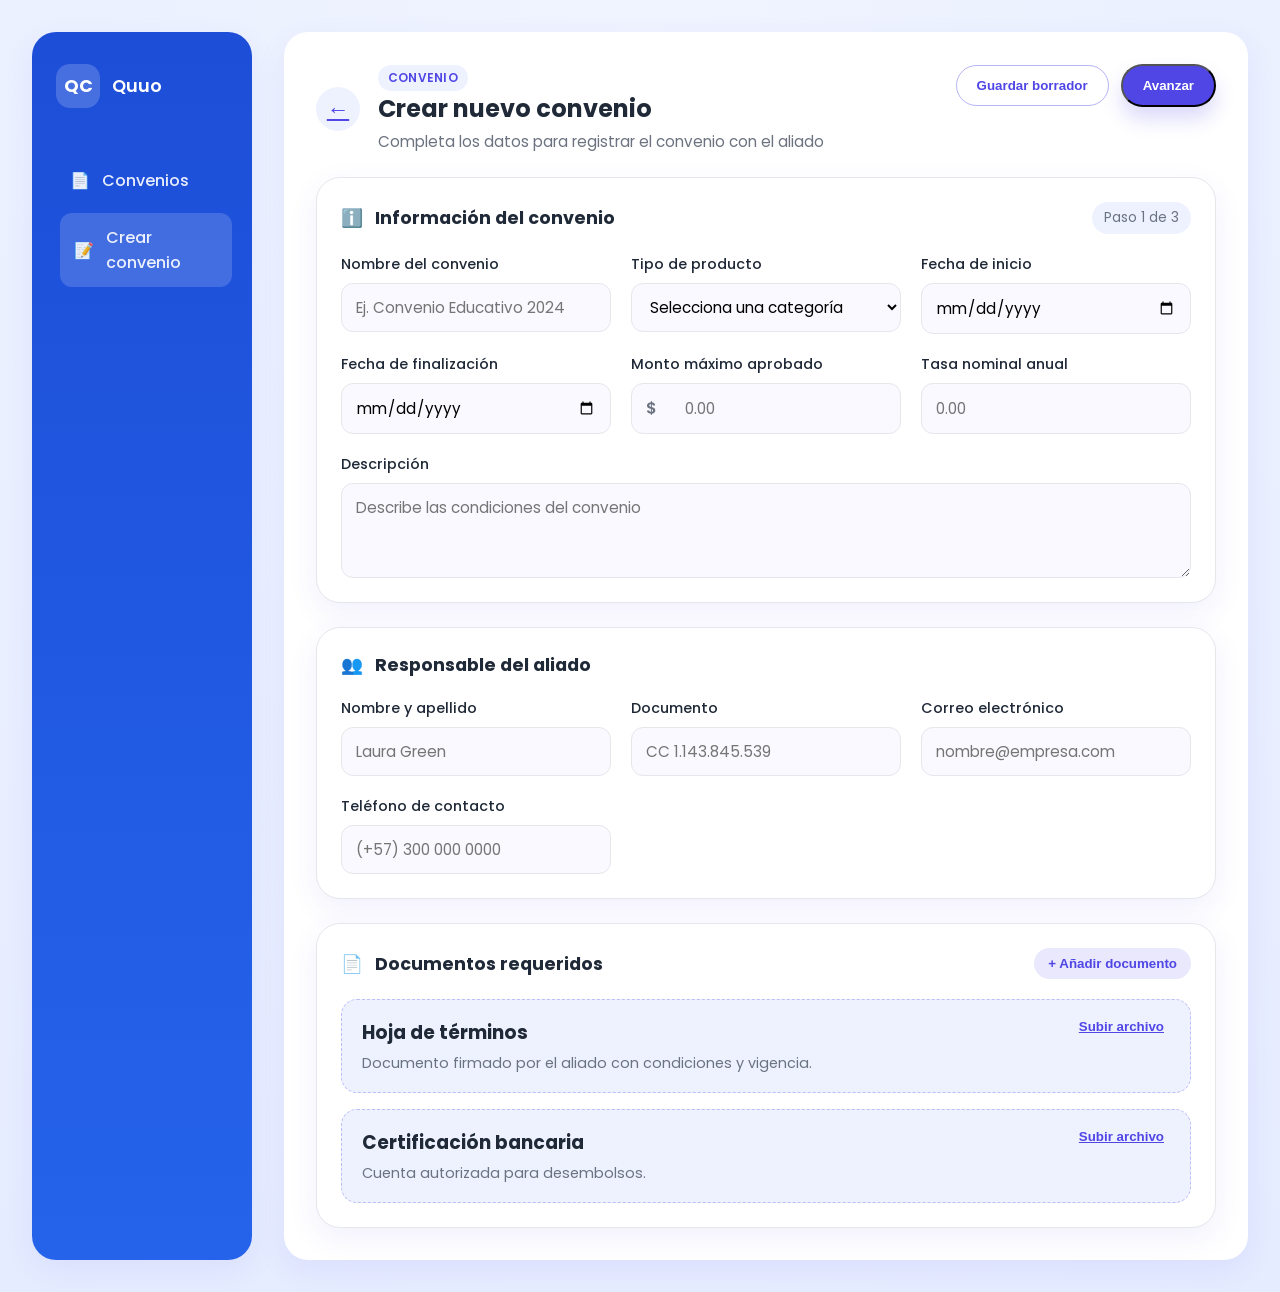
==== create-convenio.html @ 4d781a1d "Add convenio admin UI mockups" ====
<!DOCTYPE html>
<html lang="es">
<head>
  <meta charset="UTF-8" />
  <meta name="viewport" content="width=device-width, initial-scale=1.0" />
  <title>Nuevo convenio</title>
  <link rel="preconnect" href="https://fonts.googleapis.com" />
  <link rel="preconnect" href="https://fonts.gstatic.com" crossorigin />
  <link href="https://fonts.googleapis.com/css2?family=Poppins:wght@300;400;500;600;700&display=swap" rel="stylesheet" />
  <link rel="stylesheet" href="styles/main.css" />
  <link rel="stylesheet" href="styles/create.css" />
</head>
<body>
  <div class="app-container">
    <aside class="sidebar">
      <div class="sidebar__brand">
        <div class="sidebar__logo">QC</div>
        <span>Quuo</span>
      </div>
      <nav class="sidebar__nav">
        <a href="index.html" class="sidebar__link">
          <span class="icon">📄</span>
          <span>Convenios</span>
        </a>
        <a href="#" class="sidebar__link is-active">
          <span class="icon">📝</span>
          <span>Crear convenio</span>
        </a>
      </nav>
    </aside>

    <main class="main">
      <header class="main__header main__header--spread">
        <div class="header__title">
          <a href="index.html" class="btn-icon" aria-label="Volver">
            <span>&larr;</span>
          </a>
          <div>
            <span class="badge">Convenio</span>
            <h1>Crear nuevo convenio</h1>
            <p>Completa los datos para registrar el convenio con el aliado</p>
          </div>
        </div>
        <div class="header__actions">
          <button class="btn btn--ghost">Guardar borrador</button>
          <button class="btn btn--primary">Avanzar</button>
        </div>
      </header>

      <section class="section">
        <header class="section__header">
          <h2>
            <span class="icon">ℹ️</span>
            Información del convenio
          </h2>
          <span class="section__step">Paso 1 de 3</span>
        </header>
        <div class="section__body">
          <form class="form-grid" aria-label="Formulario para crear convenio">
            <div class="form-field">
              <label for="nombre-convenio">Nombre del convenio</label>
              <input id="nombre-convenio" type="text" placeholder="Ej. Convenio Educativo 2024" />
            </div>
            <div class="form-field">
              <label for="categoria">Tipo de producto</label>
              <select id="categoria">
                <option value="">Selecciona una categoría</option>
                <option>Cupo activo</option>
                <option>Libre inversión</option>
                <option>Tarjeta crédito</option>
              </select>
            </div>
            <div class="form-field">
              <label for="fecha-inicio">Fecha de inicio</label>
              <input id="fecha-inicio" type="date" />
            </div>
            <div class="form-field">
              <label for="fecha-fin">Fecha de finalización</label>
              <input id="fecha-fin" type="date" />
            </div>
            <div class="form-field">
              <label for="monto-maximo">Monto máximo aprobado</label>
              <div class="input-with-prefix">
                <span class="prefix">$</span>
                <input id="monto-maximo" type="number" placeholder="0.00" />
              </div>
            </div>
            <div class="form-field">
              <label for="tasa">Tasa nominal anual</label>
              <div class="input-with-suffix">
                <input id="tasa" type="number" placeholder="0.00" />
                <span class="suffix">%</span>
              </div>
            </div>
            <div class="form-field form-field--full">
              <label for="descripcion">Descripción</label>
              <textarea id="descripcion" rows="3" placeholder="Describe las condiciones del convenio"></textarea>
            </div>
          </form>
        </div>
      </section>

      <section class="section">
        <header class="section__header">
          <h2>
            <span class="icon">👥</span>
            Responsable del aliado
          </h2>
        </header>
        <div class="section__body">
          <form class="form-grid" aria-label="Información de contacto del aliado">
            <div class="form-field">
              <label for="contacto-nombre">Nombre y apellido</label>
              <input id="contacto-nombre" type="text" placeholder="Laura Green" />
            </div>
            <div class="form-field">
              <label for="contacto-id">Documento</label>
              <input id="contacto-id" type="text" placeholder="CC 1.143.845.539" />
            </div>
            <div class="form-field">
              <label for="contacto-email">Correo electrónico</label>
              <input id="contacto-email" type="email" placeholder="nombre@empresa.com" />
            </div>
            <div class="form-field">
              <label for="contacto-telefono">Teléfono de contacto</label>
              <input id="contacto-telefono" type="tel" placeholder="(+57) 300 000 0000" />
            </div>
          </form>
        </div>
      </section>

      <section class="section">
        <header class="section__header">
          <h2>
            <span class="icon">📄</span>
            Documentos requeridos
          </h2>
          <button class="btn-chip" type="button">+ Añadir documento</button>
        </header>
        <div class="section__body">
          <div class="document-list">
            <article class="document-card">
              <div>
                <h3>Hoja de términos</h3>
                <p>Documento firmado por el aliado con condiciones y vigencia.</p>
              </div>
              <button class="btn-link" type="button">Subir archivo</button>
            </article>
            <article class="document-card">
              <div>
                <h3>Certificación bancaria</h3>
                <p>Cuenta autorizada para desembolsos.</p>
              </div>
              <button class="btn-link" type="button">Subir archivo</button>
            </article>
          </div>
        </div>
      </section>
    </main>
  </div>
</body>
</html>
---- styles/main.css ----
:root {
  --bg: #f5f7ff;
  --surface: #ffffff;
  --primary: #4f46e5;
  --primary-soft: #eef2ff;
  --text: #1f2937;
  --text-soft: #6b7280;
  --border: #e5e7eb;
  --success: #22c55e;
  --danger: #ef4444;
  --warning: #f59e0b;
  --radius-lg: 24px;
  --radius-md: 16px;
  --radius-sm: 12px;
  --shadow-sm: 0 10px 30px rgba(79, 70, 229, 0.08);
}

* {
  box-sizing: border-box;
}

body {
  margin: 0;
  font-family: 'Poppins', sans-serif;
  background: radial-gradient(circle at top, #f0f4ff, #e5ecff);
  color: var(--text);
}

.app-container {
  min-height: 100vh;
  display: flex;
  gap: 32px;
  padding: 32px;
}

.sidebar {
  width: 220px;
  background: linear-gradient(180deg, #1d4ed8, #2563eb);
  border-radius: var(--radius-lg);
  color: #fff;
  padding: 32px 24px;
  display: flex;
  flex-direction: column;
  gap: 48px;
  box-shadow: var(--shadow-sm);
}

.sidebar__brand {
  display: flex;
  align-items: center;
  gap: 12px;
  font-weight: 600;
  font-size: 1.1rem;
}

.sidebar__logo {
  width: 44px;
  height: 44px;
  border-radius: 14px;
  background: rgba(255, 255, 255, 0.18);
  display: grid;
  place-items: center;
  font-weight: 700;
}

.sidebar__nav {
  display: flex;
  flex-direction: column;
  gap: 8px;
}

.sidebar__link {
  display: flex;
  align-items: center;
  gap: 12px;
  padding: 12px 14px;
  border-radius: var(--radius-sm);
  text-decoration: none;
  color: rgba(255, 255, 255, 0.9);
  font-weight: 500;
  transition: background 0.3s, transform 0.2s;
}

.sidebar__link:hover,
.sidebar__link.is-active {
  background: rgba(255, 255, 255, 0.16);
  transform: translateX(4px);
}

.main {
  flex: 1;
  background: var(--surface);
  border-radius: var(--radius-lg);
  padding: 32px;
  box-shadow: var(--shadow-sm);
  display: flex;
  flex-direction: column;
  gap: 24px;
}

.main__header {
  display: flex;
  justify-content: space-between;
  align-items: center;
  gap: 20px;
}

.header__title {
  display: flex;
  align-items: center;
  gap: 18px;
}

.header__title h1 {
  margin: 0;
  font-size: 1.5rem;
}

.header__title p {
  margin: 4px 0 0;
  color: var(--text-soft);
  font-size: 0.95rem;
}

.btn {
  display: inline-flex;
  align-items: center;
  justify-content: center;
  gap: 8px;
  padding: 12px 20px;
  border-radius: 999px;
  background: var(--primary);
  color: #fff;
  font-weight: 600;
  text-decoration: none;
  box-shadow: 0 12px 20px rgba(79, 70, 229, 0.2);
  transition: transform 0.2s, box-shadow 0.2s;
}

.btn:hover {
  transform: translateY(-2px);
  box-shadow: 0 16px 24px rgba(79, 70, 229, 0.25);
}

.btn-icon {
  width: 44px;
  height: 44px;
  border-radius: 50%;
  border: none;
  background: var(--primary-soft);
  color: var(--primary);
  font-size: 1.4rem;
  display: grid;
  place-items: center;
  cursor: pointer;
}

.search {
  display: flex;
  flex-direction: column;
  gap: 8px;
}

.search__label {
  font-size: 0.85rem;
  color: var(--text-soft);
}

.search__input {
  display: flex;
  align-items: center;
  gap: 10px;
  padding: 14px 18px;
  background: var(--primary-soft);
  border-radius: var(--radius-md);
  color: var(--text-soft);
}

.search__input input {
  flex: 1;
  border: none;
  background: transparent;
  font-size: 1rem;
  font-weight: 500;
  outline: none;
  color: var(--text);
}

.product-list {
  display: flex;
  flex-direction: column;
  gap: 16px;
}

.section-title {
  display: flex;
  align-items: center;
  gap: 12px;
  font-size: 1.1rem;
  color: var(--text-soft);
  font-weight: 600;
}

.product-grid {
  display: grid;
  grid-template-columns: repeat(auto-fit, minmax(180px, 1fr));
  gap: 16px;
}

.product-card {
  background: var(--surface);
  border-radius: var(--radius-md);
  padding: 20px;
  display: flex;
  flex-direction: column;
  gap: 12px;
  align-items: flex-start;
  border: 1px solid var(--border);
  box-shadow: var(--shadow-sm);
  transition: transform 0.2s ease, box-shadow 0.2s ease;
}

.product-card:hover {
  transform: translateY(-6px);
  box-shadow: 0 18px 32px rgba(79, 70, 229, 0.12);
}

.product-card__icon {
  font-size: 1.8rem;
}

.product-card__meta {
  margin: 0;
  color: var(--text-soft);
  font-size: 0.85rem;
}

.product-card--ghost {
  background: var(--primary-soft);
  color: var(--primary);
  border-style: dashed;
}

.product-card--ghost:hover {
  transform: none;
  box-shadow: none;
}

@media (max-width: 960px) {
  .app-container {
    flex-direction: column;
    padding: 16px;
  }

  .sidebar {
    width: 100%;
    flex-direction: row;
    align-items: center;
    justify-content: space-between;
  }

  .sidebar__nav {
    flex-direction: row;
  }

  .main {
    padding: 24px;
  }
}

@media (max-width: 600px) {
  .main__header {
    flex-direction: column;
    align-items: stretch;
  }

  .btn {
    width: 100%;
  }
}
---- styles/create.css ----
.main__header--spread {
  align-items: flex-start;
}

.header__title .badge {
  display: inline-flex;
  align-items: center;
  justify-content: center;
  padding: 4px 10px;
  background: var(--primary-soft);
  color: var(--primary);
  border-radius: 999px;
  font-size: 0.75rem;
  font-weight: 600;
  letter-spacing: 0.02em;
  text-transform: uppercase;
}

.header__actions {
  display: flex;
  align-items: center;
  gap: 12px;
}

.btn--ghost {
  background: transparent;
  color: var(--primary);
  border: 1px solid rgba(79, 70, 229, 0.4);
  box-shadow: none;
}

.btn--ghost:hover {
  background: rgba(79, 70, 229, 0.08);
}

.section {
  background: var(--surface);
  border: 1px solid var(--border);
  border-radius: var(--radius-lg);
  padding: 24px;
  box-shadow: var(--shadow-sm);
  display: flex;
  flex-direction: column;
  gap: 20px;
}

.section__header {
  display: flex;
  align-items: center;
  justify-content: space-between;
  gap: 16px;
}

.section__header h2 {
  margin: 0;
  display: flex;
  align-items: center;
  gap: 12px;
  font-size: 1.1rem;
}

.section__step {
  font-size: 0.85rem;
  color: var(--text-soft);
  background: var(--primary-soft);
  padding: 6px 12px;
  border-radius: 999px;
}

.section__body {
  display: flex;
  flex-direction: column;
  gap: 24px;
}

.form-grid {
  display: grid;
  gap: 20px;
  grid-template-columns: repeat(auto-fit, minmax(220px, 1fr));
}

.form-field {
  display: flex;
  flex-direction: column;
  gap: 8px;
}

.form-field label {
  font-weight: 500;
  font-size: 0.9rem;
}

.form-field input,
.form-field select,
.form-field textarea {
  border-radius: var(--radius-sm);
  border: 1px solid var(--border);
  padding: 12px 14px;
  font-family: inherit;
  font-size: 0.95rem;
  background: #f9f9ff;
  transition: border-color 0.2s, box-shadow 0.2s;
}

.form-field input:focus,
.form-field select:focus,
.form-field textarea:focus {
  border-color: rgba(79, 70, 229, 0.6);
  box-shadow: 0 0 0 3px rgba(79, 70, 229, 0.12);
  outline: none;
}

.form-field textarea {
  resize: vertical;
}

.form-field--full {
  grid-column: 1 / -1;
}

.input-with-prefix,
.input-with-suffix {
  display: flex;
  align-items: center;
  border-radius: var(--radius-sm);
  border: 1px solid var(--border);
  background: #f9f9ff;
  overflow: hidden;
}

.input-with-prefix input,
.input-with-suffix input {
  flex: 1;
  border: none;
  background: transparent;
  padding: 12px 14px;
}

.prefix,
.suffix {
  padding: 12px 14px;
  color: var(--text-soft);
  font-weight: 600;
}

.document-list {
  display: grid;
  gap: 16px;
}

.document-card {
  display: flex;
  justify-content: space-between;
  align-items: flex-start;
  gap: 16px;
  padding: 18px 20px;
  border-radius: var(--radius-md);
  border: 1px dashed rgba(79, 70, 229, 0.3);
  background: var(--primary-soft);
}

.document-card h3 {
  margin: 0 0 6px;
}

.document-card p {
  margin: 0;
  color: var(--text-soft);
  font-size: 0.9rem;
}

.btn-link {
  background: transparent;
  border: none;
  color: var(--primary);
  font-weight: 600;
  cursor: pointer;
  text-decoration: underline;
}

.btn-chip {
  border: none;
  border-radius: 999px;
  padding: 8px 14px;
  background: rgba(79, 70, 229, 0.12);
  color: var(--primary);
  font-weight: 600;
  cursor: pointer;
}

@media (max-width: 720px) {
  .main__header--spread {
    flex-direction: column;
    align-items: stretch;
  }

  .header__actions {
    width: 100%;
    justify-content: stretch;
  }

  .header__actions .btn {
    flex: 1;
  }
}
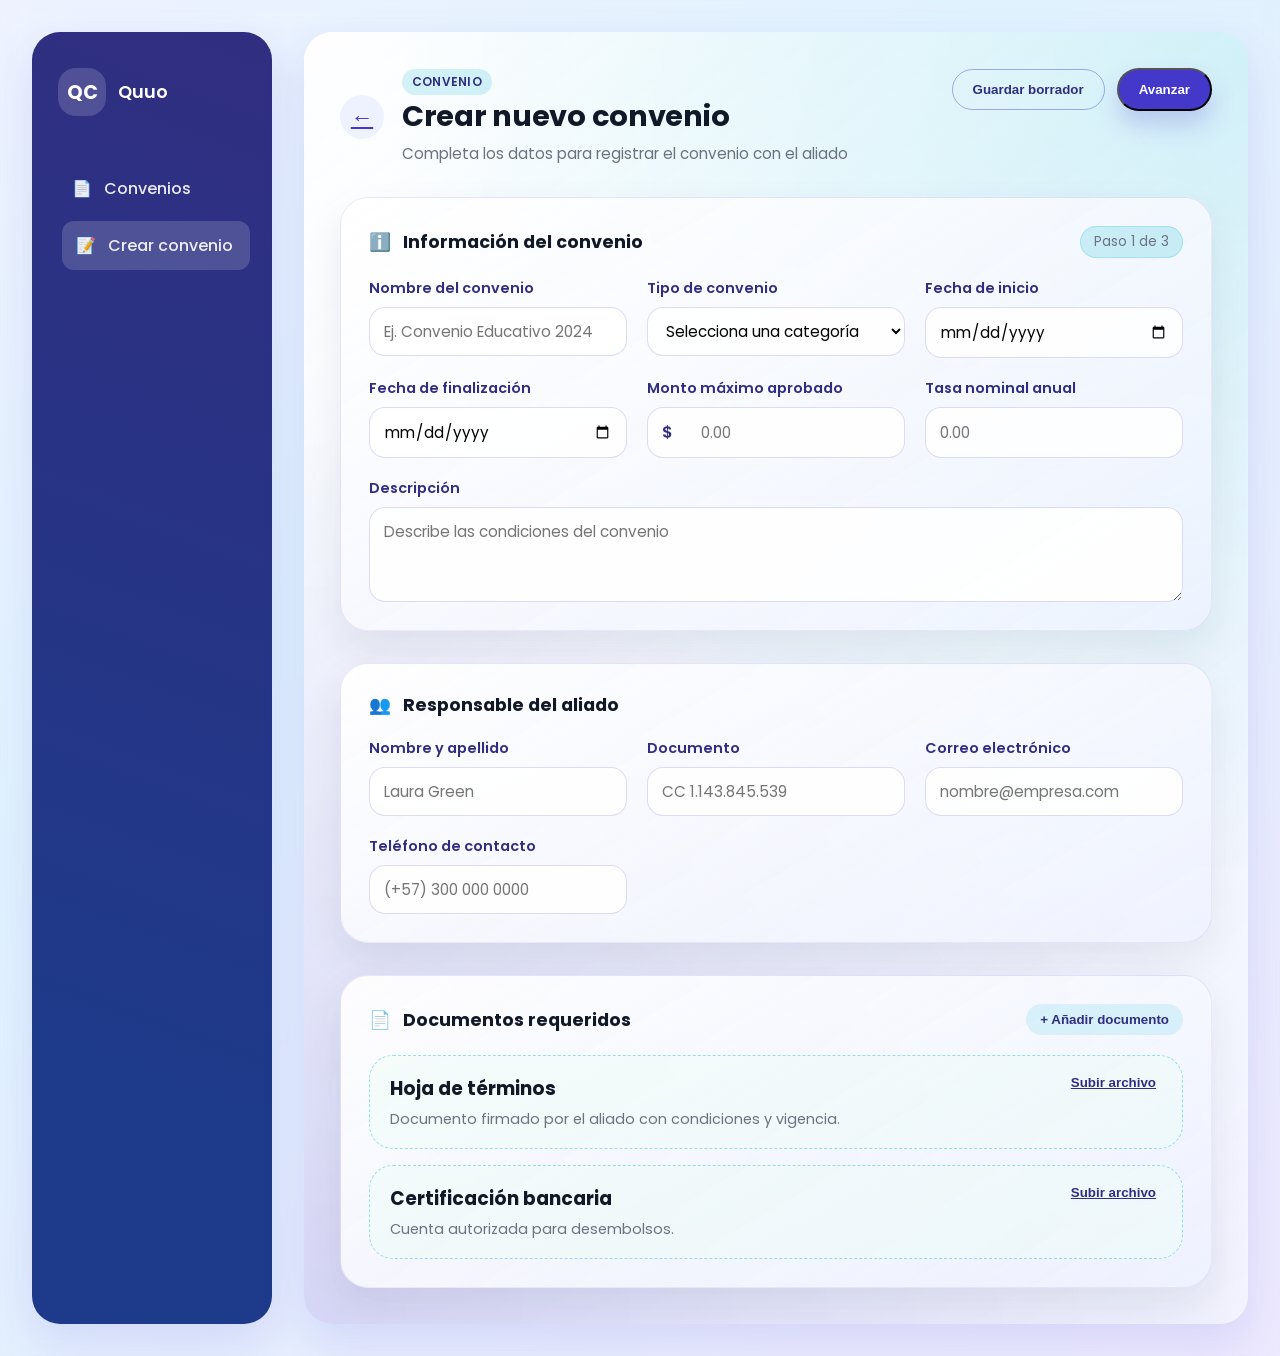
==== commit 19323185: "Simplify convenio cards for active allies" ====
--- a/create-convenio.html
+++ b/create-convenio.html
@@ -62,12 +62,13 @@
               <input id="nombre-convenio" type="text" placeholder="Ej. Convenio Educativo 2024" />
             </div>
             <div class="form-field">
-              <label for="categoria">Tipo de producto</label>
+              <label for="categoria">Tipo de convenio</label>
               <select id="categoria">
                 <option value="">Selecciona una categoría</option>
-                <option>Cupo activo</option>
-                <option>Libre inversión</option>
-                <option>Tarjeta crédito</option>
+                <option>Retail & consumo</option>
+                <option>Educación</option>
+                <option>Construcción</option>
+                <option>Salud</option>
               </select>
             </div>
             <div class="form-field">
--- a/styles/main.css
+++ b/styles/main.css
@@ -1,18 +1,19 @@
 :root {
-  --bg: #f5f7ff;
+  --bg: #f4f6ff;
   --surface: #ffffff;
-  --primary: #4f46e5;
+  --surface-contrast: rgba(255, 255, 255, 0.6);
+  --primary: #4338ca;
   --primary-soft: #eef2ff;
-  --text: #1f2937;
+  --primary-strong: #312e81;
+  --accent: #06b6d4;
+  --text: #111827;
   --text-soft: #6b7280;
-  --border: #e5e7eb;
-  --success: #22c55e;
-  --danger: #ef4444;
-  --warning: #f59e0b;
+  --border: rgba(67, 56, 202, 0.18);
+  --radius-xl: 28px;
   --radius-lg: 24px;
   --radius-md: 16px;
   --radius-sm: 12px;
-  --shadow-sm: 0 10px 30px rgba(79, 70, 229, 0.08);
+  --shadow-sm: 0 18px 45px rgba(67, 56, 202, 0.12);
 }
 
 * {
@@ -22,7 +23,7 @@
 body {
   margin: 0;
   font-family: 'Poppins', sans-serif;
-  background: radial-gradient(circle at top, #f0f4ff, #e5ecff);
+  background: linear-gradient(140deg, #eef2ff 0%, #e0f2fe 35%, #ede9fe 100%);
   color: var(--text);
 }
 
@@ -31,14 +32,15 @@
   display: flex;
   gap: 32px;
   padding: 32px;
+  backdrop-filter: blur(12px);
 }
 
 .sidebar {
-  width: 220px;
-  background: linear-gradient(180deg, #1d4ed8, #2563eb);
-  border-radius: var(--radius-lg);
+  width: 240px;
+  background: linear-gradient(200deg, #312e81 0%, #1e3a8a 80%);
+  border-radius: var(--radius-xl);
   color: #fff;
-  padding: 32px 24px;
+  padding: 36px 26px;
   display: flex;
   flex-direction: column;
   gap: 48px;
@@ -54,13 +56,14 @@
 }
 
 .sidebar__logo {
-  width: 44px;
-  height: 44px;
-  border-radius: 14px;
-  background: rgba(255, 255, 255, 0.18);
+  width: 48px;
+  height: 48px;
+  border-radius: 18px;
+  background: rgba(255, 255, 255, 0.16);
   display: grid;
   place-items: center;
   font-weight: 700;
+  font-size: 1.2rem;
 }
 
 .sidebar__nav {
@@ -89,20 +92,36 @@
 
 .main {
   flex: 1;
-  background: var(--surface);
-  border-radius: var(--radius-lg);
-  padding: 32px;
+  background: linear-gradient(145deg, rgba(255, 255, 255, 0.92), rgba(244, 247, 255, 0.7));
+  border-radius: var(--radius-xl);
+  padding: 36px;
   box-shadow: var(--shadow-sm);
   display: flex;
   flex-direction: column;
-  gap: 24px;
+  gap: 32px;
+  position: relative;
+  overflow: hidden;
+}
+
+.main::before {
+  content: '';
+  position: absolute;
+  inset: 0;
+  background: radial-gradient(circle at top right, rgba(6, 182, 212, 0.16), transparent 55%),
+    radial-gradient(circle at bottom left, rgba(67, 56, 202, 0.18), transparent 60%);
+  pointer-events: none;
+}
+
+.main > * {
+  position: relative;
+  z-index: 1;
 }
 
 .main__header {
   display: flex;
   justify-content: space-between;
   align-items: center;
-  gap: 20px;
+  gap: 28px;
 }
 
 .header__title {
@@ -113,13 +132,46 @@
 
 .header__title h1 {
   margin: 0;
-  font-size: 1.5rem;
+  font-size: 1.8rem;
+  letter-spacing: -0.01em;
 }
 
 .header__title p {
   margin: 4px 0 0;
   color: var(--text-soft);
   font-size: 0.95rem;
+}
+
+.header__summary {
+  display: flex;
+  gap: 12px;
+  margin-top: 12px;
+  flex-wrap: wrap;
+}
+
+.summary-chip {
+  display: inline-flex;
+  flex-direction: column;
+  gap: 2px;
+  padding: 10px 16px;
+  border-radius: 999px;
+  background: rgba(6, 182, 212, 0.12);
+  color: var(--primary-strong);
+  font-size: 0.85rem;
+  font-weight: 500;
+  box-shadow: inset 0 0 0 1px rgba(6, 182, 212, 0.18);
+}
+
+.summary-chip:nth-child(2) {
+  background: rgba(67, 56, 202, 0.12);
+  box-shadow: inset 0 0 0 1px rgba(67, 56, 202, 0.16);
+}
+
+.summary-chip__label {
+  text-transform: uppercase;
+  letter-spacing: 0.08em;
+  font-size: 0.7rem;
+  color: rgba(17, 24, 39, 0.6);
 }
 
 .btn {
@@ -133,13 +185,13 @@
   color: #fff;
   font-weight: 600;
   text-decoration: none;
-  box-shadow: 0 12px 20px rgba(79, 70, 229, 0.2);
+  box-shadow: 0 14px 24px rgba(67, 56, 202, 0.22);
   transition: transform 0.2s, box-shadow 0.2s;
 }
 
 .btn:hover {
   transform: translateY(-2px);
-  box-shadow: 0 16px 24px rgba(79, 70, 229, 0.25);
+  box-shadow: 0 18px 26px rgba(67, 56, 202, 0.3);
 }
 
 .btn-icon {
@@ -155,6 +207,18 @@
   cursor: pointer;
 }
 
+.btn--outline {
+  background: transparent;
+  color: var(--primary-strong);
+  border: 1px solid rgba(49, 46, 129, 0.2);
+  box-shadow: none;
+  padding: 10px 18px;
+}
+
+.btn--outline:hover {
+  background: rgba(67, 56, 202, 0.08);
+}
+
 .search {
   display: flex;
   flex-direction: column;
@@ -170,10 +234,12 @@
   display: flex;
   align-items: center;
   gap: 10px;
-  padding: 14px 18px;
-  background: var(--primary-soft);
-  border-radius: var(--radius-md);
+  padding: 16px 20px;
+  background: rgba(255, 255, 255, 0.92);
+  border-radius: var(--radius-lg);
   color: var(--text-soft);
+  border: 1px solid rgba(17, 24, 39, 0.05);
+  box-shadow: 0 14px 30px rgba(15, 23, 42, 0.06);
 }
 
 .search__input input {
@@ -186,70 +252,102 @@
   color: var(--text);
 }
 
-.product-list {
-  display: flex;
-  flex-direction: column;
-  gap: 16px;
+.convenio-list {
+  display: flex;
+  flex-direction: column;
+  gap: 18px;
 }
 
 .section-title {
   display: flex;
   align-items: center;
   gap: 12px;
+  font-size: 1.05rem;
+  color: var(--primary-strong);
+  font-weight: 600;
+}
+
+.convenio-grid {
+  display: grid;
+  grid-template-columns: repeat(auto-fit, minmax(260px, 1fr));
+  gap: 20px;
+}
+
+.convenio-card {
+  background: linear-gradient(160deg, rgba(255, 255, 255, 0.95), rgba(236, 253, 245, 0.8));
+  border-radius: var(--radius-lg);
+  padding: 28px 24px;
+  display: flex;
+  flex-direction: column;
+  gap: 24px;
+  border: 1px solid rgba(6, 182, 212, 0.14);
+  box-shadow: 0 16px 40px rgba(17, 24, 39, 0.06);
+  transition: transform 0.2s ease, box-shadow 0.2s ease;
+  backdrop-filter: blur(4px);
+}
+
+.convenio-card:hover {
+  transform: translateY(-6px);
+  box-shadow: 0 22px 45px rgba(17, 24, 39, 0.1);
+}
+
+.convenio-card__body {
+  display: flex;
+  align-items: center;
+  justify-content: flex-start;
+}
+
+.convenio-card__identity {
+  display: flex;
+  align-items: center;
+  gap: 18px;
+}
+
+.convenio-card__logo {
+  width: 56px;
+  height: 56px;
+  border-radius: 18px;
+  display: grid;
+  place-items: center;
+  font-weight: 700;
   font-size: 1.1rem;
-  color: var(--text-soft);
-  font-weight: 600;
-}
-
-.product-grid {
-  display: grid;
-  grid-template-columns: repeat(auto-fit, minmax(180px, 1fr));
-  gap: 16px;
-}
-
-.product-card {
-  background: var(--surface);
-  border-radius: var(--radius-md);
-  padding: 20px;
-  display: flex;
-  flex-direction: column;
-  gap: 12px;
-  align-items: flex-start;
-  border: 1px solid var(--border);
-  box-shadow: var(--shadow-sm);
-  transition: transform 0.2s ease, box-shadow 0.2s ease;
-}
-
-.product-card:hover {
-  transform: translateY(-6px);
-  box-shadow: 0 18px 32px rgba(79, 70, 229, 0.12);
-}
-
-.product-card__icon {
-  font-size: 1.8rem;
-}
-
-.product-card__meta {
+  color: #fff;
+  background: var(--primary);
+  box-shadow: inset 0 0 0 1px rgba(255, 255, 255, 0.25);
+}
+
+.logo--farmatodo {
+  background: linear-gradient(135deg, #2563eb, #38bdf8);
+}
+
+.logo--jamar {
+  background: linear-gradient(135deg, #f97316, #facc15);
+}
+
+.logo--uninorte {
+  background: linear-gradient(135deg, #ef4444, #f97316);
+}
+
+.logo--homecenter {
+  background: linear-gradient(135deg, #22d3ee, #0ea5e9);
+}
+
+.convenio-card h3 {
   margin: 0;
-  color: var(--text-soft);
-  font-size: 0.85rem;
-}
-
-.product-card--ghost {
-  background: var(--primary-soft);
-  color: var(--primary);
-  border-style: dashed;
-}
-
-.product-card--ghost:hover {
-  transform: none;
-  box-shadow: none;
+  font-size: 1.3rem;
+  color: var(--primary-strong);
+  letter-spacing: -0.01em;
+}
+
+.convenio-card__footer {
+  display: flex;
+  justify-content: flex-start;
 }
 
 @media (max-width: 960px) {
   .app-container {
     flex-direction: column;
-    padding: 16px;
+    padding: 18px;
   }
 
   .sidebar {
@@ -257,6 +355,7 @@
     flex-direction: row;
     align-items: center;
     justify-content: space-between;
+    border-radius: var(--radius-lg);
   }
 
   .sidebar__nav {
@@ -264,8 +363,9 @@
   }
 
   .main {
-    padding: 24px;
-  }
+    padding: 28px;
+  }
+
 }
 
 @media (max-width: 600px) {
@@ -277,4 +377,5 @@
   .btn {
     width: 100%;
   }
-}
+
+}
--- a/styles/create.css
+++ b/styles/create.css
@@ -7,8 +7,8 @@
   align-items: center;
   justify-content: center;
   padding: 4px 10px;
-  background: var(--primary-soft);
-  color: var(--primary);
+  background: rgba(6, 182, 212, 0.16);
+  color: var(--primary-strong);
   border-radius: 999px;
   font-size: 0.75rem;
   font-weight: 600;
@@ -24,21 +24,21 @@
 
 .btn--ghost {
   background: transparent;
-  color: var(--primary);
-  border: 1px solid rgba(79, 70, 229, 0.4);
+  color: var(--primary-strong);
+  border: 1px solid rgba(67, 56, 202, 0.4);
   box-shadow: none;
 }
 
 .btn--ghost:hover {
-  background: rgba(79, 70, 229, 0.08);
+  background: rgba(67, 56, 202, 0.08);
 }
 
 .section {
-  background: var(--surface);
-  border: 1px solid var(--border);
-  border-radius: var(--radius-lg);
-  padding: 24px;
-  box-shadow: var(--shadow-sm);
+  background: linear-gradient(150deg, rgba(255, 255, 255, 0.95), rgba(238, 242, 255, 0.78));
+  border: 1px solid rgba(67, 56, 202, 0.1);
+  border-radius: var(--radius-xl);
+  padding: 28px;
+  box-shadow: 0 18px 40px rgba(17, 24, 39, 0.08);
   display: flex;
   flex-direction: column;
   gap: 20px;
@@ -62,9 +62,10 @@
 .section__step {
   font-size: 0.85rem;
   color: var(--text-soft);
-  background: var(--primary-soft);
-  padding: 6px 12px;
+  background: rgba(6, 182, 212, 0.18);
+  padding: 6px 14px;
   border-radius: 999px;
+  box-shadow: inset 0 0 0 1px rgba(6, 182, 212, 0.2);
 }
 
 .section__body {
@@ -86,28 +87,30 @@
 }
 
 .form-field label {
-  font-weight: 500;
+  font-weight: 600;
   font-size: 0.9rem;
+  color: var(--primary-strong);
 }
 
 .form-field input,
 .form-field select,
 .form-field textarea {
-  border-radius: var(--radius-sm);
-  border: 1px solid var(--border);
+  border-radius: var(--radius-md);
+  border: 1px solid rgba(67, 56, 202, 0.18);
   padding: 12px 14px;
   font-family: inherit;
   font-size: 0.95rem;
-  background: #f9f9ff;
-  transition: border-color 0.2s, box-shadow 0.2s;
+  background: rgba(255, 255, 255, 0.9);
+  transition: border-color 0.2s, box-shadow 0.2s, transform 0.2s;
 }
 
 .form-field input:focus,
 .form-field select:focus,
 .form-field textarea:focus {
-  border-color: rgba(79, 70, 229, 0.6);
-  box-shadow: 0 0 0 3px rgba(79, 70, 229, 0.12);
+  border-color: rgba(6, 182, 212, 0.6);
+  box-shadow: 0 0 0 3px rgba(6, 182, 212, 0.18);
   outline: none;
+  transform: translateY(-1px);
 }
 
 .form-field textarea {
@@ -122,9 +125,9 @@
 .input-with-suffix {
   display: flex;
   align-items: center;
-  border-radius: var(--radius-sm);
-  border: 1px solid var(--border);
-  background: #f9f9ff;
+  border-radius: var(--radius-md);
+  border: 1px solid rgba(67, 56, 202, 0.18);
+  background: rgba(255, 255, 255, 0.9);
   overflow: hidden;
 }
 
@@ -139,7 +142,7 @@
 .prefix,
 .suffix {
   padding: 12px 14px;
-  color: var(--text-soft);
+  color: var(--primary-strong);
   font-weight: 600;
 }
 
@@ -154,9 +157,9 @@
   align-items: flex-start;
   gap: 16px;
   padding: 18px 20px;
-  border-radius: var(--radius-md);
-  border: 1px dashed rgba(79, 70, 229, 0.3);
-  background: var(--primary-soft);
+  border-radius: var(--radius-lg);
+  border: 1px dashed rgba(6, 182, 212, 0.4);
+  background: rgba(236, 253, 245, 0.4);
 }
 
 .document-card h3 {
@@ -172,7 +175,7 @@
 .btn-link {
   background: transparent;
   border: none;
-  color: var(--primary);
+  color: var(--primary-strong);
   font-weight: 600;
   cursor: pointer;
   text-decoration: underline;
@@ -182,8 +185,8 @@
   border: none;
   border-radius: 999px;
   padding: 8px 14px;
-  background: rgba(79, 70, 229, 0.12);
-  color: var(--primary);
+  background: rgba(6, 182, 212, 0.12);
+  color: var(--primary-strong);
   font-weight: 600;
   cursor: pointer;
 }
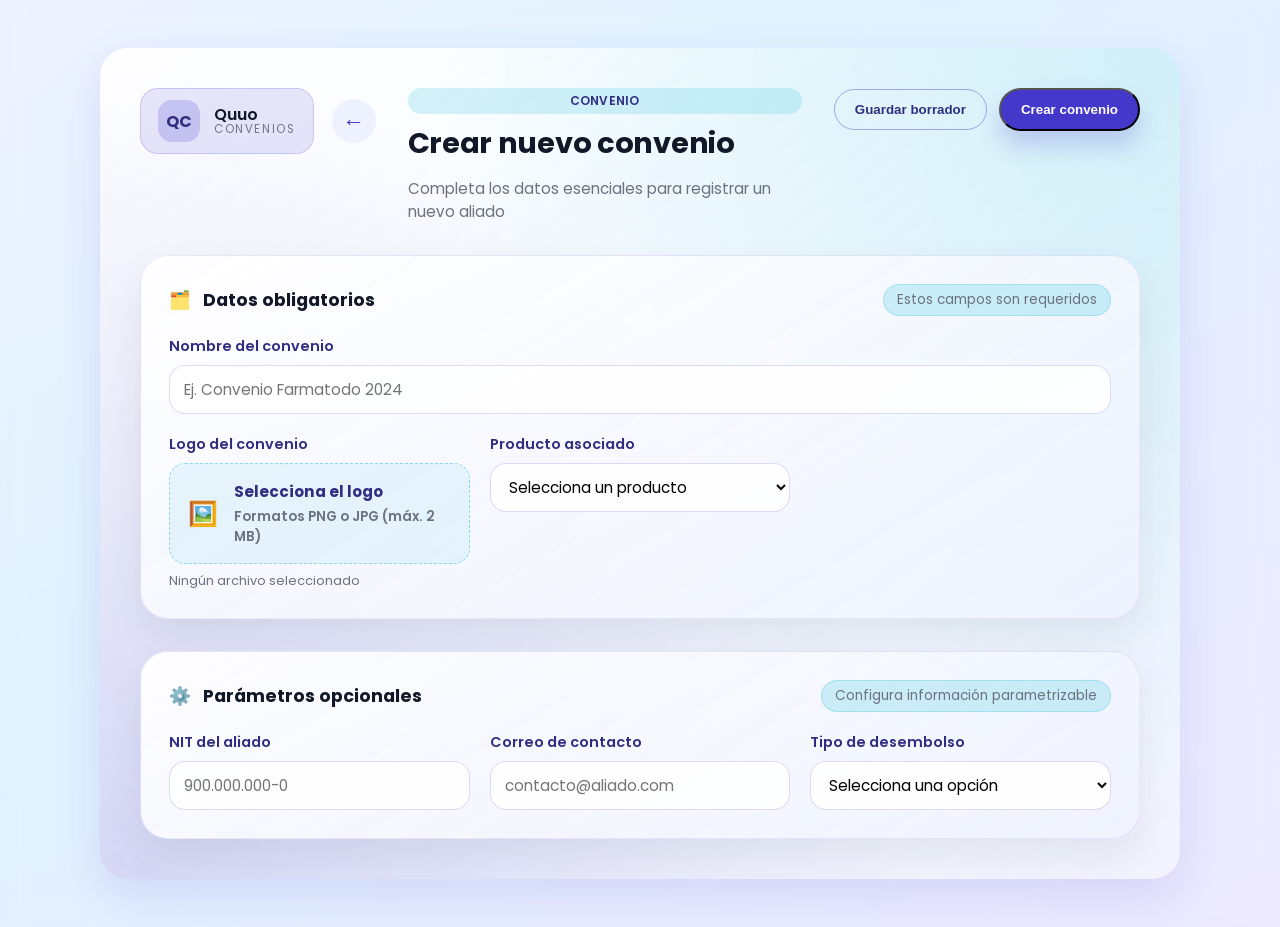
==== commit e0f48c53: "Align convenio detail view with simplified form" ====
--- a/create-convenio.html
+++ b/create-convenio.html
@@ -12,90 +12,68 @@
 </head>
 <body>
   <div class="app-container">
-    <aside class="sidebar">
-      <div class="sidebar__brand">
-        <div class="sidebar__logo">QC</div>
-        <span>Quuo</span>
-      </div>
-      <nav class="sidebar__nav">
-        <a href="index.html" class="sidebar__link">
-          <span class="icon">📄</span>
-          <span>Convenios</span>
-        </a>
-        <a href="#" class="sidebar__link is-active">
-          <span class="icon">📝</span>
-          <span>Crear convenio</span>
-        </a>
-      </nav>
-    </aside>
-
     <main class="main">
       <header class="main__header main__header--spread">
-        <div class="header__title">
+        <div class="header__meta">
+          <div class="brand-card">
+            <span class="brand-card__logo">QC</span>
+            <div class="brand-card__info">
+              <span class="brand-card__title">Quuo</span>
+              <span class="brand-card__subtitle">Convenios</span>
+            </div>
+          </div>
           <a href="index.html" class="btn-icon" aria-label="Volver">
             <span>&larr;</span>
           </a>
-          <div>
-            <span class="badge">Convenio</span>
-            <h1>Crear nuevo convenio</h1>
-            <p>Completa los datos para registrar el convenio con el aliado</p>
-          </div>
+        </div>
+        <div class="header__title">
+          <span class="badge">Convenio</span>
+          <h1>Crear nuevo convenio</h1>
+          <p>Completa los datos esenciales para registrar un nuevo aliado</p>
         </div>
         <div class="header__actions">
-          <button class="btn btn--ghost">Guardar borrador</button>
-          <button class="btn btn--primary">Avanzar</button>
+          <button class="btn btn--ghost" type="button">Guardar borrador</button>
+          <button class="btn btn--primary" type="button">Crear convenio</button>
         </div>
       </header>
 
       <section class="section">
         <header class="section__header">
           <h2>
-            <span class="icon">ℹ️</span>
-            Información del convenio
+            <span class="icon">🗂️</span>
+            Datos obligatorios
           </h2>
-          <span class="section__step">Paso 1 de 3</span>
+          <span class="section__hint">Estos campos son requeridos</span>
         </header>
         <div class="section__body">
-          <form class="form-grid" aria-label="Formulario para crear convenio">
+          <form class="form-grid" aria-label="Datos obligatorios del convenio">
+            <div class="form-field form-field--full">
+              <label for="nombre-convenio">Nombre del convenio</label>
+              <input id="nombre-convenio" type="text" placeholder="Ej. Convenio Farmatodo 2024" required />
+            </div>
+
             <div class="form-field">
-              <label for="nombre-convenio">Nombre del convenio</label>
-              <input id="nombre-convenio" type="text" placeholder="Ej. Convenio Educativo 2024" />
+              <label for="logo-convenio">Logo del convenio</label>
+              <label for="logo-convenio" class="file-upload" tabindex="0">
+                <span class="file-upload__icon">🖼️</span>
+                <div class="file-upload__info">
+                  <strong>Selecciona el logo</strong>
+                  <span>Formatos PNG o JPG (máx. 2 MB)</span>
+                </div>
+              </label>
+              <input id="logo-convenio" type="file" accept="image/*" />
+              <span class="file-upload__filename" id="logo-convenio-filename">Ningún archivo seleccionado</span>
             </div>
+
             <div class="form-field">
-              <label for="categoria">Tipo de convenio</label>
-              <select id="categoria">
-                <option value="">Selecciona una categoría</option>
-                <option>Retail & consumo</option>
-                <option>Educación</option>
-                <option>Construcción</option>
-                <option>Salud</option>
+              <label for="producto-convenio">Producto asociado</label>
+              <select id="producto-convenio" required>
+                <option value="">Selecciona un producto</option>
+                <option>Crédito de libre inversión</option>
+                <option>Libranza nómina</option>
+                <option>Crédito educativo</option>
+                <option>Tarjeta de crédito empresarial</option>
               </select>
-            </div>
-            <div class="form-field">
-              <label for="fecha-inicio">Fecha de inicio</label>
-              <input id="fecha-inicio" type="date" />
-            </div>
-            <div class="form-field">
-              <label for="fecha-fin">Fecha de finalización</label>
-              <input id="fecha-fin" type="date" />
-            </div>
-            <div class="form-field">
-              <label for="monto-maximo">Monto máximo aprobado</label>
-              <div class="input-with-prefix">
-                <span class="prefix">$</span>
-                <input id="monto-maximo" type="number" placeholder="0.00" />
-              </div>
-            </div>
-            <div class="form-field">
-              <label for="tasa">Tasa nominal anual</label>
-              <div class="input-with-suffix">
-                <input id="tasa" type="number" placeholder="0.00" />
-                <span class="suffix">%</span>
-              </div>
-            </div>
-            <div class="form-field form-field--full">
-              <label for="descripcion">Descripción</label>
-              <textarea id="descripcion" rows="3" placeholder="Describe las condiciones del convenio"></textarea>
             </div>
           </form>
         </div>
@@ -104,60 +82,90 @@
       <section class="section">
         <header class="section__header">
           <h2>
-            <span class="icon">👥</span>
-            Responsable del aliado
+            <span class="icon">⚙️</span>
+            Parámetros opcionales
           </h2>
+          <span class="section__hint">Configura información parametrizable</span>
         </header>
         <div class="section__body">
-          <form class="form-grid" aria-label="Información de contacto del aliado">
+          <form class="form-grid" aria-label="Datos opcionales del convenio">
             <div class="form-field">
-              <label for="contacto-nombre">Nombre y apellido</label>
-              <input id="contacto-nombre" type="text" placeholder="Laura Green" />
+              <label for="nit-convenio">NIT del aliado</label>
+              <input id="nit-convenio" type="text" placeholder="900.000.000-0" />
             </div>
+
             <div class="form-field">
-              <label for="contacto-id">Documento</label>
-              <input id="contacto-id" type="text" placeholder="CC 1.143.845.539" />
+              <label for="correo-convenio">Correo de contacto</label>
+              <input id="correo-convenio" type="email" placeholder="contacto@aliado.com" />
             </div>
+
             <div class="form-field">
-              <label for="contacto-email">Correo electrónico</label>
-              <input id="contacto-email" type="email" placeholder="nombre@empresa.com" />
+              <label for="tipo-desembolso">Tipo de desembolso</label>
+              <select id="tipo-desembolso">
+                <option value="">Selecciona una opción</option>
+                <option value="cliente">Cuenta cliente</option>
+                <option value="convenio">Cuenta convenio</option>
+              </select>
             </div>
-            <div class="form-field">
-              <label for="contacto-telefono">Teléfono de contacto</label>
-              <input id="contacto-telefono" type="tel" placeholder="(+57) 300 000 0000" />
+
+            <div class="form-grid form-grid--nested hidden" id="datos-cuenta">
+              <div class="form-field">
+                <label for="tipo-cuenta">Tipo de cuenta</label>
+                <select id="tipo-cuenta">
+                  <option value="">Selecciona el tipo de cuenta</option>
+                  <option>Cuenta de ahorros</option>
+                  <option>Cuenta corriente</option>
+                </select>
+              </div>
+
+              <div class="form-field">
+                <label for="numero-cuenta">Número de cuenta</label>
+                <input id="numero-cuenta" type="text" placeholder="000000000000" />
+              </div>
             </div>
           </form>
         </div>
       </section>
-
-      <section class="section">
-        <header class="section__header">
-          <h2>
-            <span class="icon">📄</span>
-            Documentos requeridos
-          </h2>
-          <button class="btn-chip" type="button">+ Añadir documento</button>
-        </header>
-        <div class="section__body">
-          <div class="document-list">
-            <article class="document-card">
-              <div>
-                <h3>Hoja de términos</h3>
-                <p>Documento firmado por el aliado con condiciones y vigencia.</p>
-              </div>
-              <button class="btn-link" type="button">Subir archivo</button>
-            </article>
-            <article class="document-card">
-              <div>
-                <h3>Certificación bancaria</h3>
-                <p>Cuenta autorizada para desembolsos.</p>
-              </div>
-              <button class="btn-link" type="button">Subir archivo</button>
-            </article>
-          </div>
-        </div>
-      </section>
     </main>
   </div>
+
+  <script>
+    const tipoDesembolso = document.getElementById('tipo-desembolso');
+    const datosCuenta = document.getElementById('datos-cuenta');
+    const tipoCuenta = document.getElementById('tipo-cuenta');
+    const numeroCuenta = document.getElementById('numero-cuenta');
+    const logoInput = document.getElementById('logo-convenio');
+    const logoFilename = document.getElementById('logo-convenio-filename');
+
+    const toggleCuentaFields = (valor) => {
+      const mostrar = valor === 'convenio';
+      datosCuenta.classList.toggle('hidden', !mostrar);
+      if (!mostrar) {
+        tipoCuenta.value = '';
+        numeroCuenta.value = '';
+      }
+    };
+
+    tipoDesembolso.addEventListener('change', (event) => {
+      toggleCuentaFields(event.target.value);
+    });
+
+    logoInput.addEventListener('change', () => {
+      const archivos = logoInput.files;
+      logoFilename.textContent = archivos && archivos.length > 0 ? archivos[0].name : 'Ningún archivo seleccionado';
+    });
+
+    const fileUploadLabel = document.querySelector('.file-upload');
+    if (fileUploadLabel) {
+      fileUploadLabel.addEventListener('keydown', (event) => {
+        if (event.key === 'Enter' || event.key === ' ') {
+          event.preventDefault();
+          logoInput.click();
+        }
+      });
+    }
+
+    toggleCuentaFields(tipoDesembolso.value);
+  </script>
 </body>
 </html>
--- a/styles/main.css
+++ b/styles/main.css
@@ -30,71 +30,17 @@
 .app-container {
   min-height: 100vh;
   display: flex;
-  gap: 32px;
-  padding: 32px;
+  justify-content: center;
+  align-items: flex-start;
+  padding: 48px 24px;
   backdrop-filter: blur(12px);
 }
 
-.sidebar {
-  width: 240px;
-  background: linear-gradient(200deg, #312e81 0%, #1e3a8a 80%);
-  border-radius: var(--radius-xl);
-  color: #fff;
-  padding: 36px 26px;
-  display: flex;
-  flex-direction: column;
-  gap: 48px;
-  box-shadow: var(--shadow-sm);
-}
-
-.sidebar__brand {
-  display: flex;
-  align-items: center;
-  gap: 12px;
-  font-weight: 600;
-  font-size: 1.1rem;
-}
-
-.sidebar__logo {
-  width: 48px;
-  height: 48px;
-  border-radius: 18px;
-  background: rgba(255, 255, 255, 0.16);
-  display: grid;
-  place-items: center;
-  font-weight: 700;
-  font-size: 1.2rem;
-}
-
-.sidebar__nav {
-  display: flex;
-  flex-direction: column;
-  gap: 8px;
-}
-
-.sidebar__link {
-  display: flex;
-  align-items: center;
-  gap: 12px;
-  padding: 12px 14px;
-  border-radius: var(--radius-sm);
-  text-decoration: none;
-  color: rgba(255, 255, 255, 0.9);
-  font-weight: 500;
-  transition: background 0.3s, transform 0.2s;
-}
-
-.sidebar__link:hover,
-.sidebar__link.is-active {
-  background: rgba(255, 255, 255, 0.16);
-  transform: translateX(4px);
-}
-
 .main {
-  flex: 1;
+  width: min(1080px, 100%);
   background: linear-gradient(145deg, rgba(255, 255, 255, 0.92), rgba(244, 247, 255, 0.7));
   border-radius: var(--radius-xl);
-  padding: 36px;
+  padding: 40px;
   box-shadow: var(--shadow-sm);
   display: flex;
   flex-direction: column;
@@ -118,16 +64,65 @@
 }
 
 .main__header {
-  display: flex;
-  justify-content: space-between;
+  display: grid;
+  grid-template-columns: auto minmax(0, 1fr) auto;
   align-items: center;
   gap: 28px;
 }
 
+.header__meta {
+  display: flex;
+  align-items: center;
+  gap: 18px;
+}
+
+.brand-card {
+  display: flex;
+  align-items: center;
+  gap: 14px;
+  padding: 12px 18px;
+  border-radius: 18px;
+  background: rgba(67, 56, 202, 0.12);
+  box-shadow: inset 0 0 0 1px rgba(67, 56, 202, 0.18);
+}
+
+.brand-card__logo {
+  width: 42px;
+  height: 42px;
+  border-radius: 14px;
+  background: rgba(67, 56, 202, 0.2);
+  display: grid;
+  place-items: center;
+  font-weight: 700;
+  color: var(--primary-strong);
+}
+
+.brand-card__info {
+  display: flex;
+  flex-direction: column;
+  line-height: 1.1;
+}
+
+.brand-card__title {
+  font-weight: 600;
+  letter-spacing: -0.01em;
+}
+
+.brand-card__subtitle {
+  font-size: 0.72rem;
+  text-transform: uppercase;
+  letter-spacing: 0.14em;
+  color: rgba(17, 24, 39, 0.54);
+}
+
 .header__title {
   display: flex;
-  align-items: center;
-  gap: 18px;
+  flex-direction: column;
+  gap: 8px;
+}
+
+.main__header .btn {
+  justify-self: end;
 }
 
 .header__title h1 {
@@ -205,6 +200,7 @@
   display: grid;
   place-items: center;
   cursor: pointer;
+  text-decoration: none;
 }
 
 .btn--outline {
@@ -346,36 +342,43 @@
 
 @media (max-width: 960px) {
   .app-container {
-    flex-direction: column;
-    padding: 18px;
-  }
-
-  .sidebar {
-    width: 100%;
-    flex-direction: row;
-    align-items: center;
+    padding: 32px 18px;
+  }
+
+  .main {
+    padding: 32px 24px;
+  }
+
+  .main__header {
+    grid-template-columns: 1fr;
+    gap: 22px;
+  }
+
+  .header__meta {
     justify-content: space-between;
-    border-radius: var(--radius-lg);
-  }
-
-  .sidebar__nav {
-    flex-direction: row;
-  }
-
-  .main {
-    padding: 28px;
-  }
-
-}
-
-@media (max-width: 600px) {
-  .main__header {
-    flex-direction: column;
-    align-items: stretch;
   }
 
   .btn {
     width: 100%;
   }
-
-}
+}
+
+@media (max-width: 600px) {
+  .app-container {
+    padding: 24px 16px;
+  }
+
+  .header__meta {
+    flex-direction: column;
+    align-items: flex-start;
+    gap: 12px;
+  }
+
+  .btn-icon {
+    align-self: flex-end;
+  }
+
+  .header__title h1 {
+    font-size: 1.55rem;
+  }
+}
--- a/styles/create.css
+++ b/styles/create.css
@@ -1,5 +1,6 @@
 .main__header--spread {
   align-items: flex-start;
+  gap: 32px;
 }
 
 .header__title .badge {
@@ -20,6 +21,7 @@
   display: flex;
   align-items: center;
   gap: 12px;
+  justify-self: end;
 }
 
 .btn--ghost {
@@ -49,6 +51,7 @@
   align-items: center;
   justify-content: space-between;
   gap: 16px;
+  flex-wrap: wrap;
 }
 
 .section__header h2 {
@@ -59,7 +62,7 @@
   font-size: 1.1rem;
 }
 
-.section__step {
+.section__hint {
   font-size: 0.85rem;
   color: var(--text-soft);
   background: rgba(6, 182, 212, 0.18);
@@ -77,6 +80,11 @@
 .form-grid {
   display: grid;
   gap: 20px;
+  grid-template-columns: repeat(auto-fit, minmax(240px, 1fr));
+}
+
+.form-grid--nested {
+  grid-column: 1 / -1;
   grid-template-columns: repeat(auto-fit, minmax(220px, 1fr));
 }
 
@@ -93,8 +101,7 @@
 }
 
 .form-field input,
-.form-field select,
-.form-field textarea {
+.form-field select {
   border-radius: var(--radius-md);
   border: 1px solid rgba(67, 56, 202, 0.18);
   padding: 12px 14px;
@@ -105,104 +112,83 @@
 }
 
 .form-field input:focus,
-.form-field select:focus,
-.form-field textarea:focus {
+.form-field select:focus {
   border-color: rgba(6, 182, 212, 0.6);
   box-shadow: 0 0 0 3px rgba(6, 182, 212, 0.18);
   outline: none;
   transform: translateY(-1px);
 }
 
-.form-field textarea {
-  resize: vertical;
+.form-field input[type='file'] {
+  display: none;
 }
 
 .form-field--full {
   grid-column: 1 / -1;
 }
 
-.input-with-prefix,
-.input-with-suffix {
+.file-upload {
   display: flex;
   align-items: center;
+  gap: 16px;
+  padding: 16px 18px;
   border-radius: var(--radius-md);
-  border: 1px solid rgba(67, 56, 202, 0.18);
-  background: rgba(255, 255, 255, 0.9);
-  overflow: hidden;
+  border: 1px dashed rgba(6, 182, 212, 0.4);
+  background: rgba(6, 182, 212, 0.08);
+  cursor: pointer;
+  transition: border-color 0.2s ease, transform 0.2s ease;
 }
 
-.input-with-prefix input,
-.input-with-suffix input {
-  flex: 1;
-  border: none;
-  background: transparent;
-  padding: 12px 14px;
+.file-upload:hover,
+.file-upload:focus {
+  border-color: rgba(6, 182, 212, 0.7);
+  transform: translateY(-1px);
+  outline: none;
 }
 
-.prefix,
-.suffix {
-  padding: 12px 14px;
-  color: var(--primary-strong);
-  font-weight: 600;
+.file-upload__icon {
+  font-size: 1.5rem;
 }
 
-.document-list {
-  display: grid;
-  gap: 16px;
+.file-upload__info {
+  display: flex;
+  flex-direction: column;
+  gap: 4px;
+  font-size: 0.85rem;
+  color: var(--text-soft);
 }
 
-.document-card {
-  display: flex;
-  justify-content: space-between;
-  align-items: flex-start;
-  gap: 16px;
-  padding: 18px 20px;
-  border-radius: var(--radius-lg);
-  border: 1px dashed rgba(6, 182, 212, 0.4);
-  background: rgba(236, 253, 245, 0.4);
+.file-upload__info strong {
+  font-size: 0.95rem;
+  color: var(--primary-strong);
 }
 
-.document-card h3 {
-  margin: 0 0 6px;
+.file-upload__filename {
+  font-size: 0.8rem;
+  color: var(--text-soft);
 }
 
-.document-card p {
-  margin: 0;
-  color: var(--text-soft);
-  font-size: 0.9rem;
-}
-
-.btn-link {
-  background: transparent;
-  border: none;
-  color: var(--primary-strong);
-  font-weight: 600;
-  cursor: pointer;
-  text-decoration: underline;
-}
-
-.btn-chip {
-  border: none;
-  border-radius: 999px;
-  padding: 8px 14px;
-  background: rgba(6, 182, 212, 0.12);
-  color: var(--primary-strong);
-  font-weight: 600;
-  cursor: pointer;
+.hidden {
+  display: none !important;
 }
 
 @media (max-width: 720px) {
   .main__header--spread {
-    flex-direction: column;
-    align-items: stretch;
+    gap: 24px;
   }
 
   .header__actions {
     width: 100%;
-    justify-content: stretch;
+    justify-content: flex-start;
+    flex-wrap: wrap;
   }
 
   .header__actions .btn {
     flex: 1;
+    text-align: center;
+  }
+
+  .section {
+    padding: 22px;
   }
 }
